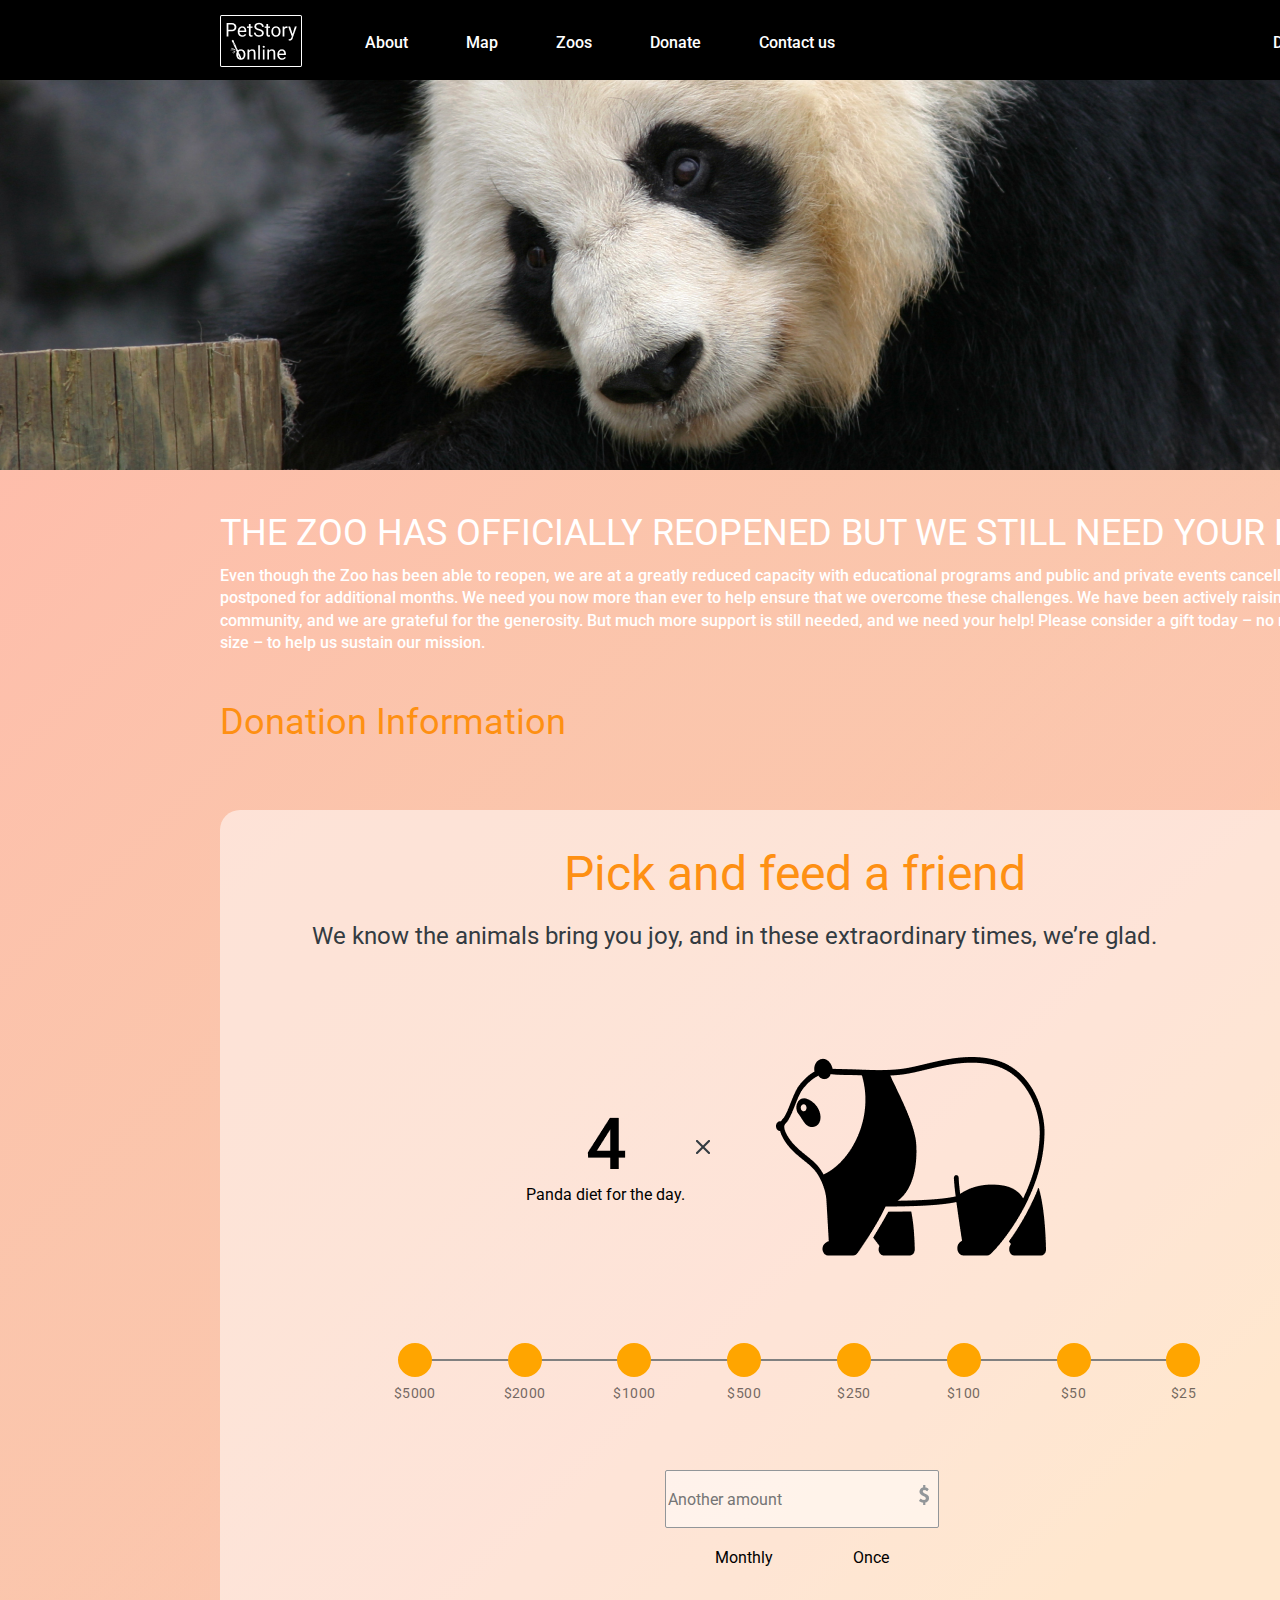
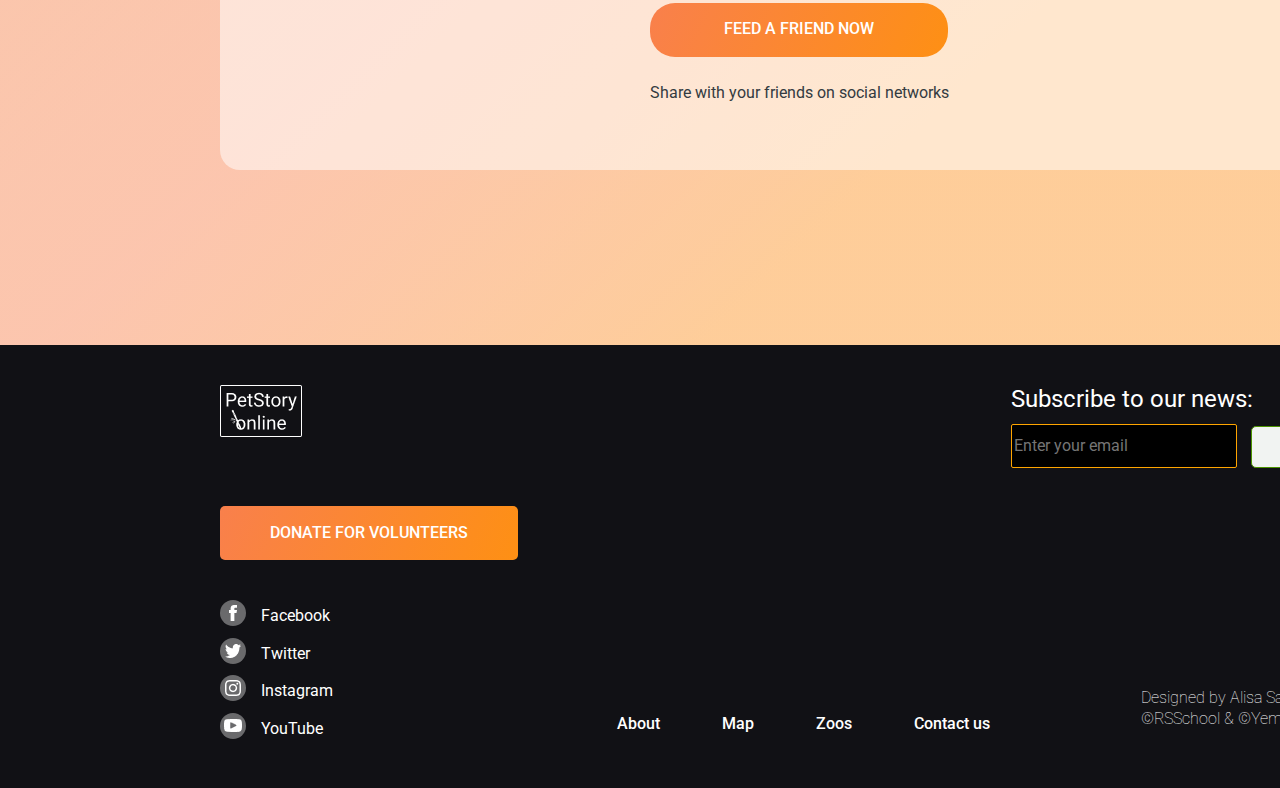
==== online-zoo/pages/donate/index.html @ 867c0013 "init: one week" ====
<!DOCTYPE html>
<html lang="en">

<head>
    <meta charset="UTF-8">
    <meta http-equiv="X-UA-Compatible" content="IE=edge">
    <meta name="viewport" content="width=device-width, initial-scale=1.0">
    <title>Donat</title>
    <link rel="stylesheet" href="../../assets/styles/normalize.css">
    <link href="https://fonts.googleapis.com/css2?family=Roboto:wght@300;400;500;700&display=swap" rel="stylesheet">
    <link rel="stylesheet" href="style.css">
</head>

<body>
    <header class="header">
        <div class="container">
            <div class="header-nav">
                <div class="header-h1"><h1>PetStory Online</h1></div>
                <div class="logo">
                    <a href="../main/index.html"><img src="../../assets/images/logo_footer.png" alt=""></a>
                </div>
                <nav class="nav">
                    <a class="nav_link" href="">About</a>
                    <a class="nav_link" href="">Map</a>
                    <a class="nav_link" href="">Zoos</a>
                    <a class="nav_link" href="">Donate</a>
                    <a class="nav_link" href="">Contact us</a>
                </nav>
                <div class="desig">
                    <a href="">Designed by ©</a> 
                </div>
            </div>
        </div>
    </header>
    <section class="background">

    </section>
    <section class="inform">
        <div class="container">
            <div class="inform-box">
                <h3>THE ZOO HAS OFFICIALLY REOPENED BUT WE STILL NEED YOUR HELP!</h3>
                <h4>Even though the Zoo has been able to reopen, we are at a greatly reduced capacity with educational
                    programs and public and private events cancelled or postponed for additional months. We need you now
                    more than ever to help ensure that we overcome these challenges. We have been actively raising funds
                    in the community, and we are grateful for the generosity. But much more support is still needed, and
                    we need your help! Please consider a gift today – no matter what size – to help us sustain our
                    mission.</h4>
                <h2>Donation Information</h2>    
                <div class="inform-content">
                    <h2>Pick and feed a friend</h2>
                    <p>We know the animals bring you joy, and in these extraordinary times, we’re glad.</p>
                    <div class="inform-icons">
                        <div class="inform-day">
                            <img class="iform-day-namber" src="../../assets/icons/amount_of_days_donate.png" alt="">
                            
                        </div>
                        <div class="iform-day-decr">Panda diet for the day.</div>
                        <div class="iform-day-icons">
                            <img src="../../assets/icons/x_icon.png" alt="">
                        </div>
                        <div class="iform-day-img">
                            <img src="../../assets/icons/animals-widget.png" alt="">
                        </div>
                        
                        
                    </div>
                    <div class="wrapper">
                        <div class="dot-wrapper">
                            <form class="dot-form" action="">
                                <div id="dot-slaider">
                                    <input type="radio" name="dot-amount" id="1" value="1">
                                    <label for="1" data-dot-amount="$5000"></label>
                
                                    <input type="radio" name="dot-amount" id="2" value="2">
                                    <label for="2" data-dot-amount="$2000"></label>
                
                                    <input type="radio" name="dot-amount" id="3" value="3">
                                    <label for="3" data-dot-amount="$1000"></label>
                
                                    <input type="radio" name="dot-amount" id="4" value="4">
                                    <label for="4" data-dot-amount="$500"></label>
                
                                    <input type="radio" name="dot-amount" id="5" value="5">
                                    <label for="5" data-dot-amount="$250"></label>
                
                                    <input type="radio" name="dot-amount" id="6" value="6">
                                    <label for="6" data-dot-amount="$100"></label>
                
                                    <input type="radio" name="dot-amount" id="7" value="7">
                                    <label for="7" data-dot-amount="$50"></label>
                
                                    <input type="radio" name="dot-amount" id="8" value="8">
                                    <label for="8" data-dot-amount="$25"></label>
                
                                    <div id="dot-input-label"></div>
                
                                </div>
                            </form>
                        </div>
                    </div>
                    <div class="donate">
                        <form class="donate-form" action="#">
                            <div class="donate-text">
                            <input name="donate-text" required placeholder="Another amount" type="donate-text">
                            <label for="donate-text"></label>
                            <img src="../../assets/icons/$.png" alt="">
                            </div>
                            <div class="donate-radio">
                                <div class="form_radio">
                                    <input id="radio-1" type="radio" name="radio" value="1" checked>
                                    <label for="radio-1">Monthly</label>
                                </div>
                                 
                                <div class="form_radio">
                                    <input id="radio-2" type="radio" name="radio" value="2">
                                    <label for="radio-2">Once</label>
                                </div>
                            </div>
                            <button class="button-donate">Feed a friend now</button>
                            <div class="donate-decr">
                                Share with your friends on social networks 
                            </div>

                            
                        </form>

                    </div>




                </div>
            </div>
        </div>
    </section>




    <footer class="footer">
        <div class="container">
            <div class="footer-content">
                <div class="footer-box">
                    <div class="footer-logo">
                        <a href="../main/index.html"><img src="../../assets/images/logo_footer.png" alt=""></a>
                    </div>
                    <button class="footer-button">donate for volunteers</button>
                    <div class="footer-social-icon">
                        <div class="footer_social">
                            <div class="social-link">
                                <img src="../../assets/icons/F.png" alt="Facebook">

                            </div>
                            <a class="social-name" href="">Facebook</a>
                        </div>
                        <div class="footer_social">
                            <div class="social-link">
                                <img src="../../assets/icons/t.png" alt="Twitter">

                            </div>
                            <a class="social-name" href="">Twitter</a>
                        </div>
                        <div class="footer_social">
                            <div class="social-link">
                                <img src="../../assets/icons/i.png" alt="Instagram">

                            </div>
                            <a class="social-name" href="">Instagram</a>
                        </div>
                        <div class="footer_social">
                            <div class="social-link">
                                <img src="../../assets/icons/y.png" alt="YouTube">

                            </div>
                            <a class="social-name" href="">YouTube</a>
                        </div>
                    </div>
                </div>
                <div class="footer-nav-link">
                    <nav class="footer-nav">
                        <a class="nav_link" href="">About</a>
                        <a class="nav_link" href="">Map</a>
                        <a class="nav_link" href="">Zoos</a>
                        <a class="nav_link" href="">Contact us</a>
                    </nav>
                </div>
                <div class="footer-input">
                    <div class="box-mail">
                        <h3>Subscribe to our news:</h3>
                        <form class="footer-form" action="#">
                            <label for="email"></label>
                            <input name="email" required placeholder="Enter your email" type="email">
                            <button class="button-mail">Submit</button>
                        </form>
                        <div class="footer-decr">
                            <div class="decr-text">
                                Designed by Alisa Samborskaya
                                <br>
                                ©RSSchool & ©Yem Digital 2021
                            </div>
                        </div>
                    </div>
                </div>

            </div>
        </div>


    </footer>
</body>

</html>
---- online-zoo/pages/donate/style.css ----
* {
    font-family: 'Roboto', sans-serif;
}

.header {
    height: 80px;
    width: 1600px;
    margin: 0 auto;
    background: #000000;
    backdrop-filter: blur(2px);


}

.container {
    max-width: 1160px;
    margin: 0 auto;



}

.header-nav {
    display: flex;
}

.logo {
    margin: 15px 63px 15px 0;
}
.header-h1 {
    display: none;
}

.nav {
    display: flex;
    justify-content: space-between;
    align-items: center;
}

.nav_link {
    margin-right: 58px;
    font-weight: 500;
    font-size: 16px;
    line-height: 140%;
    color: #FFFFFF;
    text-decoration: none;
}

.nav_link:hover {
    color: orange;

}
.desig {
    display: flex;
    justify-content: flex-end;
    align-items: center;
    margin-left: 380px;
    font-weight: 500;
    font-size: 16px;
    line-height: 140%;
    color: #FFFFFF;
    

}
.desig a {
    text-decoration: none;
    color: #FFFFFF;
} 
.desig a:hover {
    color: orange;
} 

.background {
    height: 390px;
    width: 1600px;
    margin: 0 auto;
    background: url(../../assets/images/panda_bg.png) no-repeat;
}

.inform {
    height: 1525px;
    width: 1600px;
    background: linear-gradient(315.75deg, rgba(254, 210, 144, 0.7) 30.06%, #FEBDAB 100.95%, rgba(254, 210, 144, 0.7) 106.36%), linear-gradient(315.75deg, rgba(254, 189, 171, 0.74) 30.06%, rgba(243, 169, 248, 0.66) 50.74%, #E0D8F0 80.49%, #EAF7FE 127.9%, #EAF7FE 149.54%), linear-gradient(315.75deg, rgba(254, 189, 171, 0.74) 30.06%, rgba(243, 169, 248, 0.66) 50.74%, #E0D8F0 80.49%, #EAF7FE 127.9%, #EAF7FE 149.54%);
    margin: 0 auto;
    position: relative;
}
.inform-box h3 {
    margin: 0 0;
    padding-top: 40px;
    font-weight: 400;
    font-size: 36px;
    line-height: 130%;
    color: #FFFFFF;
}
.inform-box h4 {
    font-weight: 500;
    font-size: 16px;
    line-height: 140%;
    color: #FFFFFF;
    margin-top: 8px;
}
.inform-box h2 {
    font-weight: 400;
    font-size: 36px;
    line-height: 130%;
    color: #FE9013;
    padding-top: 15px;

}
.inform-content {
    position: absolute;
    top: 340px;
    background: rgba(255, 255, 255, 0.52);
    border-radius: 20px;
    height: 960px;
    width: 1160px;
}
.inform-content h2 {
    font-weight: 400;
    font-size: 48px;
    line-height: 120%;
    text-align: center;
    color: #FE9013;
    margin-top: 20px;
    margin-right: 10px;
}
.inform-content p {
    font-weight: 400;
    font-size: 24px;
    line-height: 120%;
    color: #333B41;
    margin-top: -20px;
    margin-left: 92px;
}
.inform-icons {
    display: flex;
    justify-content: center;
    align-items: center;
    
}


.iform-day-namber {
    position: absolute;
    margin-top: 140px;
    margin-left: -235px;
    

}
.iform-day-decr{
    position: absolute;
    margin-top: 440px;
    margin-left: -390px;
    
}
.iform-day-icons{
    position: absolute;
    top: 330px;
    margin-right: 195px;
    
}
.iform-day-img {
    position: absolute;
    top: 200px;
    margin-right: -235px; 
    
} 
.wrapper {
    width:976px ;
    height: 40px; 
    display: flex;
    justify-content: center;
    align-items: center;
    padding-top: 365px;
    margin-left: 140px ;
    color: #000000;
    
 }
 .dot-wrapper {
     width: 976px;
     display: flex;
     flex-direction: column;
 
 }
 .dot-form {
     width: 90%;
     max-width: 976px;
 }
 form #dot-slaider {
     display: flex;
     flex-direction: row;
     align-items: stretch;
     position: relative;
     width: 100%;
     height: 60px;
 }
 form #dot-slaider::before {
     content: "";
     position: absolute;
     height: 2px;
     width: calc(100% * (7 / 8));
     top: 50%;
     left: 50%;
     transform: translate(-50%, -50%);
     background: gray;
 }
 form #dot-slaider input,
 form #dot-slaider label {
     box-sizing: border-box;
     flex: 1;
     cursor: pointer;
 }
 form #dot-slaider label {
     display: inline-block;
     position: relative;
     width: 20%;
     height: 100%;
 
 }
 form #dot-slaider label::before {
     content: attr(data-dot-amount);
     position: absolute;
     left: 50%;
     padding-top: 10px;
     transform: translate(-50%, 45px);
     letter-spacing: 0.4px;
     font-weight: 400;
     font-size: 14px;
     opacity: 0.55;
     white-space: nowrap;
     transition: all 0.15s ease-in-out;
 
 }
 form #dot-slaider label::after {
     content: "";
     position: absolute;
     left: 50%;
     top: 50%;
     transform: translate(-50%, -50%);
     width: 30px;
     height: 30px;
     border: 2px solid orange;
     background: orange;
     border-radius: 50%;
     pointer-events: none;
     z-index: 1;
     cursor: pointer;
     transition: all 0.15s ease-in-out;
 
 
 }
 form #dot-slaider label:hover::after {
     transform: translate(-50%, -50%) scale(1.25);
 
 
 }
 form #dot-slaider input:checked + label::before{
     font-weight: 800;
     opacity: 1;
 }
 form #dot-slaider input:checked + label::after{
     border-width: 4px;
     transform: translate(-50%, -50%) scale(0.75);
     border: 2px solid orange;
 }
 #dot-slaider input {
     display: none;
 
 }
 #dot-slaider input:checked ~ #dot-input-label {
     opacity: 1;
 }
 #dot-slaider #dot-input-label {
     display: block;
     position: absolute;
     top: 50%;
     width: 10px;
     height: 10px;
     background: yellow;
     border-radius: 50%;
     transition: all 0.15s ease-in-out;
     transform: translate(-50%, -50%);
     border: 2px solid yellow;
     opacity: 0;
     z-index: 2;
 

 }
#dot-slaider input:checked:nth-child(1) ~ #dot-input-label {
    left: 6.2%;
}
#dot-slaider input:checked:nth-child(3) ~ #dot-input-label {
    left: 18.7%;
}
#dot-slaider input:checked:nth-child(5) ~ #dot-input-label {
    left: 31.2%;
}
#dot-slaider input:checked:nth-child(7) ~ #dot-input-label {
    left: 43.8%;
}
#dot-slaider input:checked:nth-child(9) ~ #dot-input-label {
    left: 56.3%;
}
#dot-slaider input:checked:nth-child(11) ~ #dot-input-label {
   left: 68.7%;
}
#dot-slaider input:checked:nth-child(13) ~ #dot-input-label {
   left: 81.2%;
}
#dot-slaider input:checked:nth-child(15) ~ #dot-input-label {
   left: 93.7%;
}

.donate-text input{
    width: 268px;
    height: 54px;
    border: 1px solid #929699;
    border-radius: 2px;
    background-color: rgba(255, 255, 255, 0.52);
    margin-left: 445px;
    margin-top: 90px;

}
.donate-text img {
    margin-left: -24px;
}


.donate-radio {
    display: flex;
    margin-top: 21px;
    margin-left: 470px;
}
.form_radio {
	margin-bottom: 10px;
    margin-right: 55px;
    
}
.form_radio input[type=radio] {
	display: none;
}
.form_radio label {
	display: inline-block;
	cursor: pointer;
	position: relative;
	padding-left: 25px;
	margin-right: 0;
	line-height: 18px;
	user-select: none;
}
.form_radio label:before {
	content: "";
	display: inline-block;
	width: 17px;
	height: 18px;
	position: absolute;
	left: 0;
	bottom: 1px;
	background: url(https://snipp.ru/img/radio-1.png) 0 0 no-repeat;
}


.form_radio input[type=radio]:checked + label:before {
	background: url(https://snipp.ru/img/radio-2.png) 0 0 no-repeat;
}


.form_radio label:hover:before {
	filter: brightness(120%);
}


.form_radio input[type=radio]:disabled + label:before {
	filter: grayscale(100%);
}

.form {
	width: 150px;
	margin: 0 auto;
}

.button-donate {
    width: 298px;
    height: 54px;
    font-weight: 500;
    font-size: 16px;
    line-height: 140%;
    text-align: center;
    text-transform: uppercase;
    color: #FFFFFF;
    background: linear-gradient(113.96deg, #F9804B 1.49%, #FE9013 101.44%);
    border-radius: 25px;
    margin-left: 430px;
    margin-top: 25px;
    cursor: pointer;
    transition: 0.5s all;
    border: none;
}
.button-donate:hover {
    background: linear-gradient(113.96deg, #a6df8d 1.49%, #0ddd11 101.44%);
    color: #090eae;
}
.donate-decr {
    font-weight: 400;
    font-size: 16px;
    line-height: 140%;
    color: #333B41;
    margin-left: 430px;
    margin-top: 25px;

}

.footer {
    height: 443px;
    width: 1600px;
    background: #111115;
    position: relative;
    margin: -50px auto;
}

.footer-content {
    display: flex;
    flex-direction: row;
    justify-content: space-between;
}

.footer-logo {
    margin-top: 40px;
}

.footer-button {
    width: 298px;
    height: 54px;
    background: linear-gradient(113.96deg, #F9804B 1.49%, #FE9013 101.44%);
    border-radius: 5px;
    font-weight: 500;
    font-size: 16px;
    line-height: 140%;
    text-align: center;
    text-transform: uppercase;
    color: #FFFFFF;
    border: none;
    cursor: pointer;
    transition: 0.5s all;
    margin-top: 65px;
}

.footer-button:hover {
    background: linear-gradient(113.96deg, #a6df8d 1.49%, #0ddd11 101.44%);
    color: #090eae;
}

.footer_social {
    display: flex;
    margin-top: 10px;
}

.footer-social-icon {
    padding-top: 30px;
}

.social-link {
    display: flex;
    justify-content: center;
    align-items: center;
    width: 26px;
    height: 26px;
    background: rgba(196, 196, 196, 0.5);
    border-radius: 100%;
}

.social-name {
    font-weight: 400;
    font-size: 16px;
    line-height: 140%;
    color: #FFFFFF;
    margin-top: 5px;
    margin-left: 15px;
    text-decoration: none;
}

.footer-nav-link {
    display: flex;
    align-items: flex-end;

}

.footer-nav {
    margin-right: -255px;
    margin-bottom: 5px;
}

.box-mail h3 {
    font-weight: 400;
    font-size: 24px;
    line-height: 120%;
    color: #FFFFFF;
    margin-top: 40px;
    margin-left: 120px;
    margin-bottom: 0;
}

.footer-form input {
    width: 220px;
    height: 40px;
    font-weight: 400;
    font-size: 16px;
    line-height: 140%;
    color: #BDBDBD;
    border-radius: 2px;
    border: 1px solid orange;
    background-color: #000000;
    margin-top: 10px;
    margin-left: 120px;
}

.button-mail {
    width: 129px;
    height: 42px;
    font-weight: 400;
    font-size: 16px;
    line-height: 140%;
    color: #4B9200;
    background: #F1F3F2;
    border: 1px solid #4B9200;
    border-radius: 5px;
    margin-left: 10px;
    cursor: pointer;
    transition: 0.5s all;
}

.button-mail:hover {
    background: linear-gradient(113.96deg, #a6df8d 1.49%, #0ddd11 101.44%);
    color: #090eae;
}

.footer-decr {
    font-weight: 100;
    font-size: 16px;
    line-height: 130%;
    color: #FFFFFF;


}

.decr-text {
    margin-top: 220px;
    margin-left: 250px;
    font-weight: 100;
    font-size: 16px;
    line-height: 130%;
    color: #FFFFFF;
}
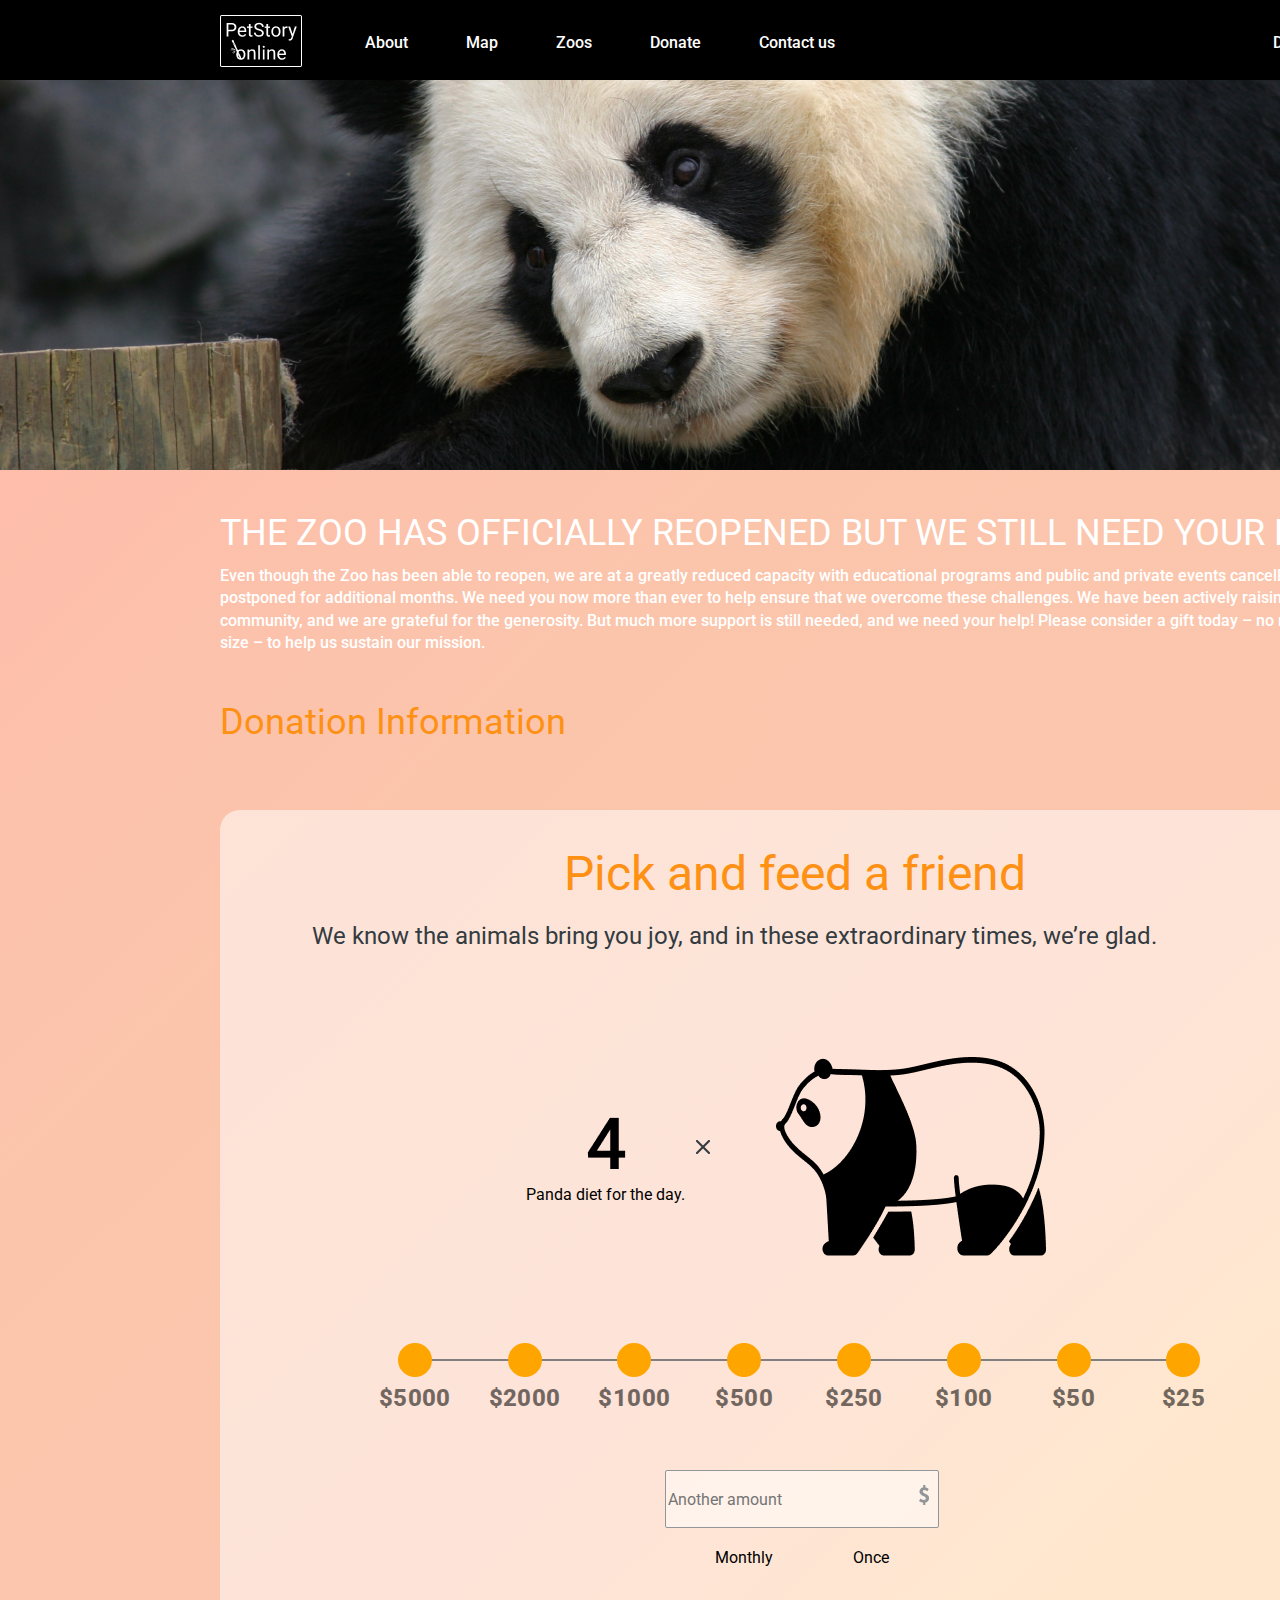
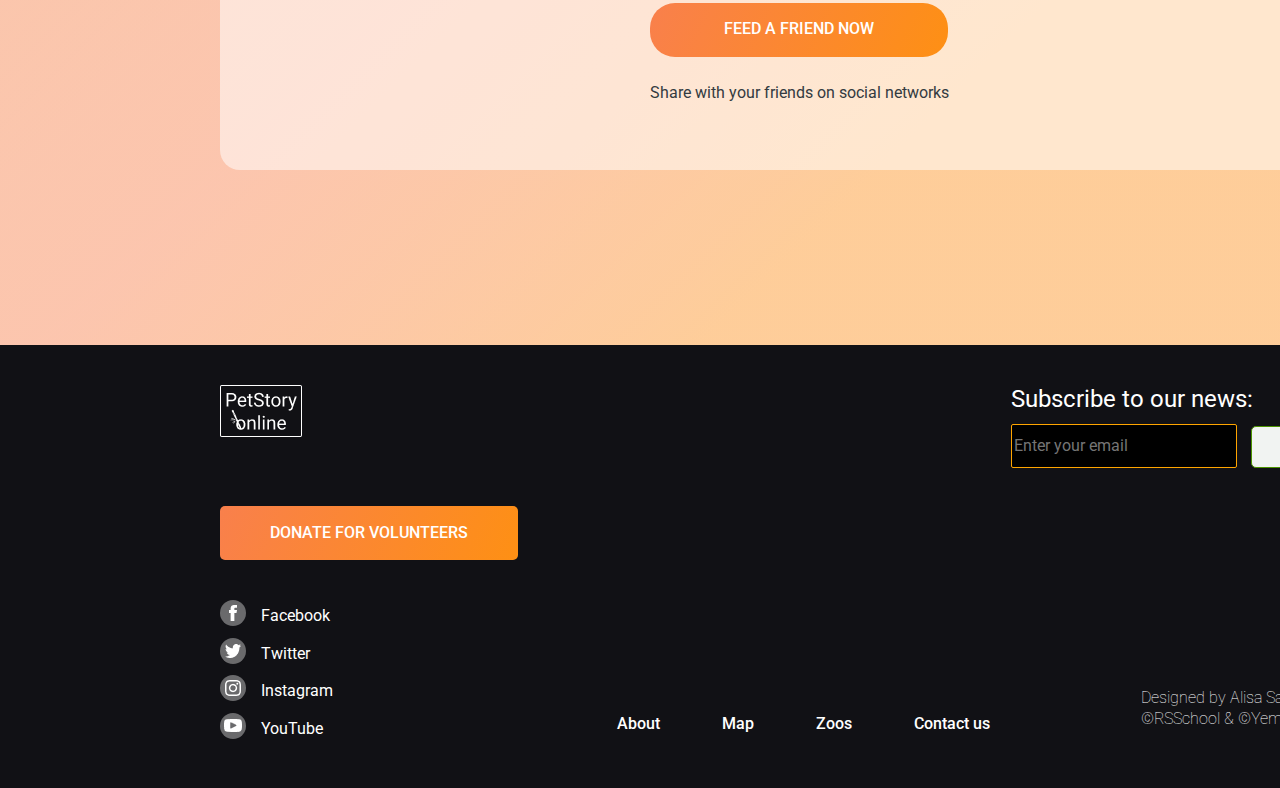
==== commit 66dceeb0: "init:finish" ====
--- a/online-zoo/pages/donate/index.html
+++ b/online-zoo/pages/donate/index.html
@@ -151,28 +151,28 @@
                                 <img src="../../assets/icons/F.png" alt="Facebook">
 
                             </div>
-                            <a class="social-name" href="">Facebook</a>
+                            <a class="social-name" href="https://ru-ru.facebook.com">Facebook</a>
                         </div>
                         <div class="footer_social">
                             <div class="social-link">
                                 <img src="../../assets/icons/t.png" alt="Twitter">
 
                             </div>
-                            <a class="social-name" href="">Twitter</a>
+                            <a class="social-name" href="https://twitter.com/?lang=ru">Twitter</a>
                         </div>
                         <div class="footer_social">
                             <div class="social-link">
                                 <img src="../../assets/icons/i.png" alt="Instagram">
 
                             </div>
-                            <a class="social-name" href="">Instagram</a>
+                            <a class="social-name" href="https://www.instagram.com">Instagram</a>
                         </div>
                         <div class="footer_social">
                             <div class="social-link">
                                 <img src="../../assets/icons/y.png" alt="YouTube">
 
                             </div>
-                            <a class="social-name" href="">YouTube</a>
+                            <a class="social-name" href="https://www.youtube.com">YouTube</a>
                         </div>
                     </div>
                 </div>
--- a/online-zoo/pages/donate/style.css
+++ b/online-zoo/pages/donate/style.css
@@ -224,8 +224,8 @@
      padding-top: 10px;
      transform: translate(-50%, 45px);
      letter-spacing: 0.4px;
-     font-weight: 400;
-     font-size: 14px;
+     font-weight: 800;
+     font-size: 24px;
      opacity: 0.55;
      white-space: nowrap;
      transition: all 0.15s ease-in-out;
@@ -478,6 +478,9 @@
     margin-left: 15px;
     text-decoration: none;
 }
+.social-name:hover {
+    color: orange;
+}
 
 .footer-nav-link {
     display: flex;
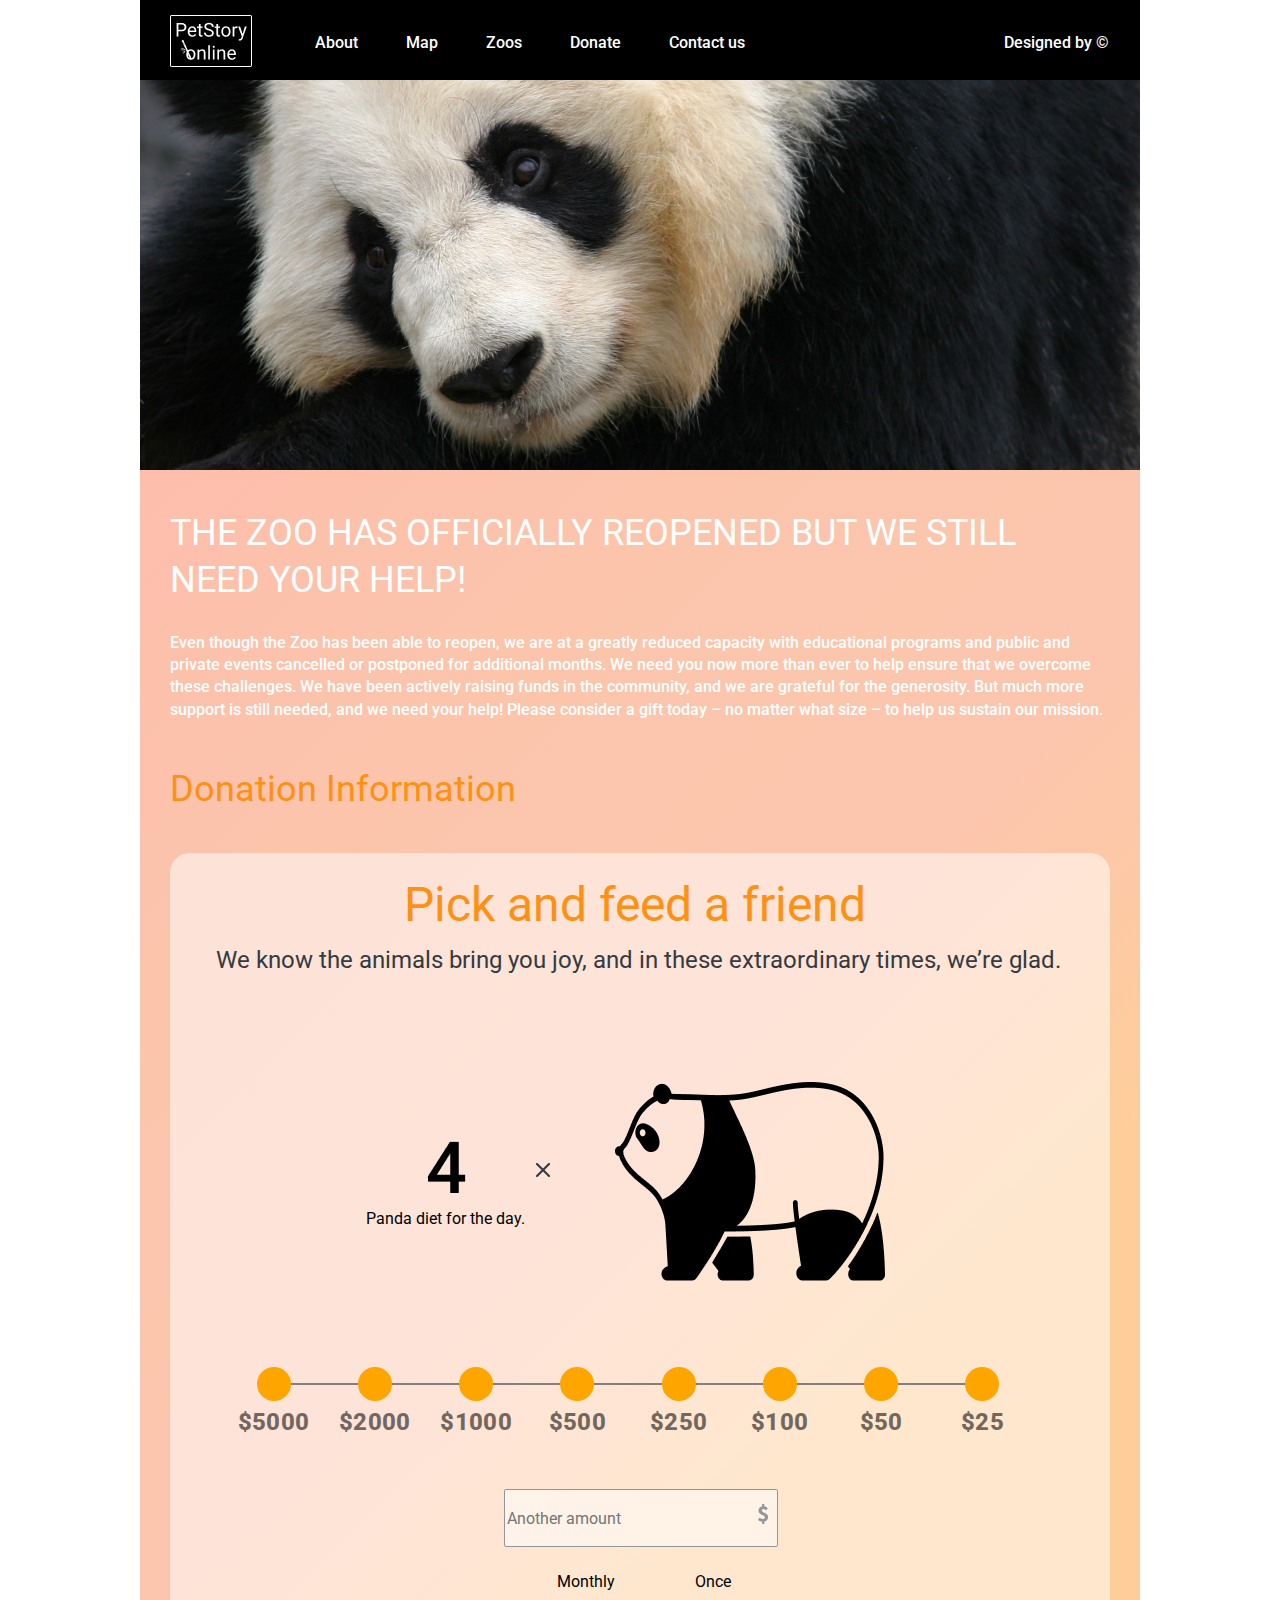
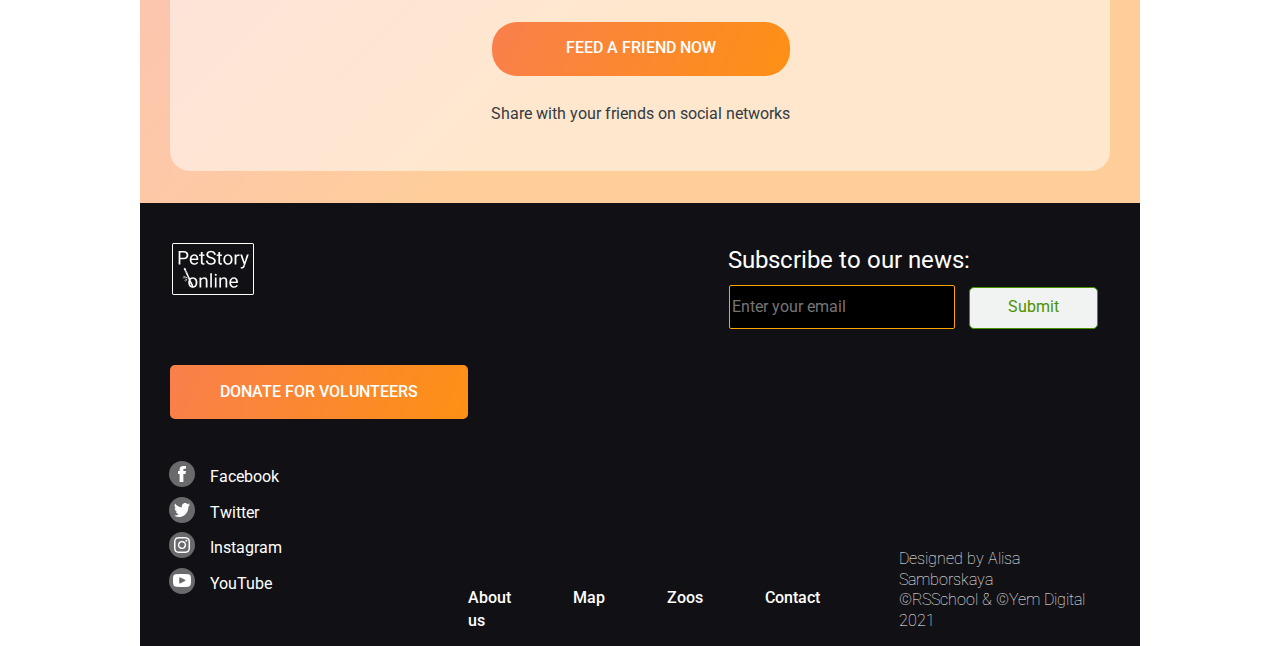
==== commit a734beb9: "init:finish media" ====
--- a/online-zoo/pages/donate/index.html
+++ b/online-zoo/pages/donate/index.html
@@ -19,6 +19,23 @@
                 <div class="logo">
                     <a href="../main/index.html"><img src="../../assets/images/logo_footer.png" alt=""></a>
                 </div>
+                
+                <div class="hamburger-menu">
+                    <input id="menu__toggle" type="checkbox" />
+                    <label class="menu__btn" for="menu__toggle">
+                      <span></span>
+                    </label>
+                
+                    <ul class="menu__box">
+                      <li><a class="menu__item logo__ham" href=""><img src="../../assets/images/logo_footer.png" alt=""></a> </li>
+                      <li><a class="menu__item" href="#">About</a></li>
+                      <li><a class="menu__item" href="#">Map</a></li>
+                      <li><a class="menu__item" href="#">Zoos</a></li>
+                      <li><a class="menu__item" href="../donate/index.html">Donate</a></li>
+                      <li><a class="menu__item" href="#">Contact us</a></li>
+                      <li><a class="menu__item" href="https://www.figma.com/file/jfEFwkXVj1WRq7sUHDr8os/PetStory-online">Designed by ©</a></li>
+                    </ul>
+                  </div>
                 <nav class="nav">
                     <a class="nav_link" href="">About</a>
                     <a class="nav_link" href="">Map</a>
@@ -98,6 +115,32 @@
                             </form>
                         </div>
                     </div>
+                    <div class="wrapper-mini">
+                        <div class="dot-wrapper">
+                            <form class="dot-form" action="">
+                                <div id="dot-slaider">
+                                    <input type="radio" name="dot-amount" id="1" value="1">
+                                    <label for="1" data-dot-amount="$500"></label>
+                
+                                    <input type="radio" name="dot-amount" id="2" value="2">
+                                    <label for="2" data-dot-amount="$250"></label>
+                
+                                    <input type="radio" name="dot-amount" id="3" value="3">
+                                    <label for="3" data-dot-amount="$100"></label>
+                
+                                    <input type="radio" name="dot-amount" id="4" value="4">
+                                    <label for="4" data-dot-amount="$50"></label>
+                
+                                    <input type="radio" name="dot-amount" id="5" value="5">
+                                    <label for="5" data-dot-amount="$25"></label>
+                
+                
+                                    <div id="dot-input-label"></div>
+                
+                                </div>
+                            </form>
+                        </div>
+                    </div>
                     <div class="donate">
                         <form class="donate-form" action="#">
                             <div class="donate-text">
@@ -141,6 +184,7 @@
         <div class="container">
             <div class="footer-content">
                 <div class="footer-box">
+                    <div class="footer-h1">PetStory online</div>
                     <div class="footer-logo">
                         <a href="../main/index.html"><img src="../../assets/images/logo_footer.png" alt=""></a>
                     </div>
@@ -178,10 +222,10 @@
                 </div>
                 <div class="footer-nav-link">
                     <nav class="footer-nav">
-                        <a class="nav_link" href="">About</a>
-                        <a class="nav_link" href="">Map</a>
-                        <a class="nav_link" href="">Zoos</a>
-                        <a class="nav_link" href="">Contact us</a>
+                        <a class="nav_link_hov" href="">About</a>
+                        <a class="nav_link_hov" href="">Map</a>
+                        <a class="nav_link_hov" href="">Zoos</a>
+                        <a class="nav_link_hov" href="">Contact us</a>
                     </nav>
                 </div>
                 <div class="footer-input">
--- a/online-zoo/pages/donate/style.css
+++ b/online-zoo/pages/donate/style.css
@@ -15,9 +15,6 @@
 .container {
     max-width: 1160px;
     margin: 0 auto;
-
-
-
 }
 
 .header-nav {
@@ -26,6 +23,9 @@
 
 .logo {
     margin: 15px 63px 15px 0;
+}
+.hamburger-menu {
+    display: none;
 }
 .header-h1 {
     display: none;
@@ -74,7 +74,7 @@
     height: 390px;
     width: 1600px;
     margin: 0 auto;
-    background: url(../../assets/images/panda_bg.png) no-repeat;
+    background: url(../../assets/images/panda_bg.png) center no-repeat;
 }
 
 .inform {
@@ -165,6 +165,9 @@
     margin-right: -235px; 
     
 } 
+.wrapper-mini {
+    display: none;
+}
 .wrapper {
     width:976px ;
     height: 40px; 
@@ -311,6 +314,15 @@
    left: 93.7%;
 }
 
+.wrapper-mini {
+    display: none;
+}
+
+
+
+
+
+
 .donate-text input{
     width: 268px;
     height: 54px;
@@ -417,7 +429,9 @@
     position: relative;
     margin: -50px auto;
 }
-
+.footer-h1 {
+    display: none;
+}
 .footer-content {
     display: flex;
     flex-direction: row;
@@ -492,6 +506,18 @@
     margin-right: -255px;
     margin-bottom: 5px;
 }
+.nav_link_hov {
+    margin-right: 58px;
+    font-weight: 500;
+    font-size: 16px;
+    line-height: 140%;
+    color: #FFFFFF;
+    text-decoration: none;
+}
+
+.nav_link_hov:hover {
+    color: orange;
+}
 
 .box-mail h3 {
     font-weight: 400;
@@ -553,4 +579,971 @@
     font-size: 16px;
     line-height: 130%;
     color: #FFFFFF;
-}+}
+
+
+
+@media all and (min-width:1000px) and (max-width: 1600px) {
+    
+    .container { 
+        width: 940px;
+    }
+    .header {
+        width: 1000px;
+    }
+    
+    .nav_link {
+        margin-right: 48px;
+    }
+    .hamburger-menu {
+        display: none;
+    }
+    .desig {
+        margin-left: 211px;
+    }
+    .background {
+        height: 390px;
+        width: 1000px;
+    }
+    .inform {
+        height: 1333px;
+        width: 1000px;
+    }
+    .inform-box h4 {
+        margin-top: 28px;
+    }
+    .inform-content {
+        width: 940px;
+        height: 918px;
+        top: 383px;
+    }
+    .inform-content h2 {
+        margin-top: 8px;
+    }
+    .inform-content p {
+        margin-top: -27px;
+        margin-left: 46px;
+    }
+    .iform-day-icons {
+        top: 310px;
+        margin-right: 195px;
+    }
+    .iform-day-img {
+        top: 182px;
+        margin-right: -234px;
+    }
+    .wrapper-mini {
+        display: none;
+    }
+    .wrapper {
+        margin-left: -19px;
+    }
+    .dot-wrapper {
+        width: 810px;
+        margin-left: -190px;
+    }
+    .dot-form {
+        width: 100%;
+        max-width: 810px;
+        margin-left: 84px;
+    }
+    .donate-text input {
+        margin-left: 334px;
+        margin-top: 85px;
+    }
+    .donate-radio {
+        margin-top: 26px;
+        margin-left: 362px;
+    }
+    .button-donate {
+        margin-left: 322px;
+    margin-top: 20px;
+    }
+    .donate-decr {
+        margin-left: 321px;
+        margin-top: 27px;
+    }
+
+
+
+    .footer{
+        width: 1000px;
+        margin: 0 auto;
+    }
+    .footer-h1 {
+        display: none;
+    }
+    .footer-logo {
+    margin-top: 40px;
+    margin-left: 2px;
+    }
+    .footer-button {
+        margin-top: 66px;
+        margin-left: 0px;
+    }
+    .footer_social {
+        margin-top: 8px;
+        margin-left: 8px;
+    }
+    .footer-nav {
+        margin-right: -244px;
+        margin-bottom: 0px;
+    }
+    
+    .footer-social-icon {
+    margin-top: 4px;
+    margin-left: -9px;
+    }
+    .box-mail h3 {
+        margin-top: 43px;
+        margin-left: 79px;
+    }
+    .footer-form {
+        margin-left: -40px;
+    }
+}
+
+@media all and (min-width:640px) and (max-width: 999px){
+    .container { 
+        width: 600px;
+    }
+    .header {
+        position:-webkit-sticky;
+        position:sticky;
+        top:0;
+        width: 640px;
+        height: 34px;
+    }
+    .hamburger-menu {
+        display: block;
+        z-index: 999999;
+    }
+    .nav {
+        display: none;
+    }
+    .desig {
+        display: none;
+    }
+    .logo img {
+        width: 46.86px;
+        height: 29.03px;
+        margin-top: -12px;
+    }
+    
+    .logo__ham img {
+        background-color: orange;
+    }
+    #menu__toggle {
+        opacity: 0;
+        z-index: 500;
+      }
+      
+      #menu__toggle:checked ~ .menu__btn > span {
+        transform: rotate(45deg);
+      }
+      #menu__toggle:checked ~ .menu__btn > span::before {
+        top: 0;
+        transform: rotate(0);
+      }
+      #menu__toggle:checked ~ .menu__btn > span::after {
+        top: 0;
+        transform: rotate(90deg);
+      }
+      #menu__toggle:checked ~ .menu__box {
+        visibility: visible;
+        left: 0;
+        
+      }
+      
+      .menu__btn {
+        display: flex;
+        align-items: center;
+        position: fixed;
+        top: 7px;
+        right: 20px;
+        width: 18px;
+        height: 23px;
+        cursor: pointer;
+        z-index: 9999;
+      }
+      
+      .menu__btn > span,
+      .menu__btn > span::before,
+      .menu__btn > span::after {
+        display: block;
+        position: absolute;
+        z-index: 500;
+      
+        width: 100%;
+        height: 2px;
+      
+        background-color: #616161;
+      
+        transition-duration: .25s;
+      }
+      .menu__btn > span::before {
+        content: '';
+        top: -5px;
+      }
+    .menu__btn > span::after {
+        content: '';
+        top:5px;
+      }
+      
+    .menu__box {
+        display: block;
+        position: fixed;
+        visibility: hidden;
+        top: 0;
+        left: -100%;
+        z-index: 500;
+        
+      
+        width: 640px;
+        height: 320px;
+      
+        margin: 0;
+        padding: 80px 0;
+      
+        list-style: none;
+      
+        background-color: #ECEFF1;
+        box-shadow: 1px 0px 6px rgba(0, 0, 0, .2);
+      
+        transition-duration: .25s;
+        
+      }
+      
+    .menu__item {
+        display: block;
+        padding: 12px 24px;
+        z-index: 500;
+      
+        color: #333;
+      
+        font-family: 'Roboto', sans-serif;
+        font-size: 20px;
+        font-weight: 600;
+      
+        text-decoration: none;
+      
+        transition-duration: .25s;
+      }
+    .menu__item:hover {
+        background-color: #CFD8DC;
+      }
+
+    .background {
+        height: 340px;
+        width: 640px;
+      }
+
+    .inform {
+        height: 1333px;
+        width: 640px;
+      }
+    .inform-box h3{
+        font-size: 24px;
+        line-height: 120%;
+        padding-top: 34px;
+    }
+    .inform-box h4 {
+        margin-top: 18px;
+    }
+    .inform-box h2 {
+        margin-top: -9px;
+    }
+    .inform-content {
+        width: 600px;
+        height: 918px;
+        top: 370px;
+    }
+    .inform-content h2 {
+        margin-top: 10px;
+        margin-left: 13px;
+    }
+    .inform-content p {
+        margin-top: -13px;
+        margin-left: 49px;
+    }
+    .iform-day-namber {
+        margin-top: 129px;
+        margin-left: -234px;
+    }
+    .iform-day-decr {
+        margin-top: 419px;
+        margin-left: -384px;
+    }
+    .iform-day-icons {
+        top: 345px;
+        margin-right: 190px;
+   
+    }
+    .iform-day-img {
+        top: 214px;
+        margin-right: -237px;
+    }
+    .wrapper-mini {
+        display: block;
+    }
+    .dot-wrapper {
+        width: 810px;
+        margin-left: -110px;
+    }
+    .dot-form {
+        width: 100%;
+        max-width: 810px;
+        margin-left: 84px;
+    }
+    
+    .wrapper {
+        display: none;
+    }
+    .wrapper-mini {
+        width:600px ;
+        height: 40px; 
+        display: flex;
+        justify-content: center;
+        align-items: center;
+        padding-top: 337px;
+        color: #000000;
+        
+     }
+     .dot-wrapper {
+         width: 600px;
+         display: flex;
+         flex-direction: column;
+     
+     }
+     .dot-form {
+         width: 90%;
+         max-width: 600px;
+     }
+     form #dot-slaider {
+         display: flex;
+         flex-direction: row;
+         align-items: stretch;
+         position: relative;
+         width: 100%;
+         height: 60px;
+     }
+     form #dot-slaider::before {
+         content: "";
+         position: absolute;
+         height: 2px;
+         width: calc(100% * (4 / 5));
+         top: 50%;
+         left: 50%;
+         transform: translate(-50%, -50%);
+         background: gray;
+     }
+     form #dot-slaider input,
+     form #dot-slaider label {
+         box-sizing: border-box;
+         flex: 1;
+         cursor: pointer;
+     }
+     form #dot-slaider label {
+         display: inline-block;
+         position: relative;
+         width: 20%;
+         height: 100%;
+     
+     }
+     form #dot-slaider label::before {
+         content: attr(data-dot-amount);
+         position: absolute;
+         left: 50%;
+         padding-top: 10px;
+         transform: translate(-50%, 45px);
+         letter-spacing: 0.4px;
+         font-weight: 800;
+         font-size: 24px;
+         opacity: 0.55;
+         white-space: nowrap;
+         transition: all 0.15s ease-in-out;
+     
+     }
+     form #dot-slaider label::after {
+         content: "";
+         position: absolute;
+         left: 50%;
+         top: 50%;
+         transform: translate(-50%, -50%);
+         width: 30px;
+         height: 30px;
+         border: 2px solid orange;
+         background: orange;
+         border-radius: 50%;
+         pointer-events: none;
+         z-index: 1;
+         cursor: pointer;
+         transition: all 0.15s ease-in-out;
+     
+     
+     }
+     form #dot-slaider label:hover::after {
+         transform: translate(-50%, -50%) scale(1.25);
+     
+     
+     }
+     form #dot-slaider input:checked + label::before{
+         font-weight: 800;
+         opacity: 1;
+     }
+     form #dot-slaider input:checked + label::after{
+         border-width: 4px;
+         transform: translate(-50%, -50%) scale(0.75);
+         border: 2px solid orange;
+     }
+     #dot-slaider input {
+         display: none;
+     
+     }
+     #dot-slaider input:checked ~ #dot-input-label {
+         opacity: 1;
+     }
+     #dot-slaider #dot-input-label {
+         display: block;
+         position: absolute;
+         top: 50%;
+         width: 10px;
+         height: 10px;
+         background: yellow;
+         border-radius: 50%;
+         transition: all 0.15s ease-in-out;
+         transform: translate(-50%, -50%);
+         border: 2px solid yellow;
+         opacity: 0;
+         z-index: 2;
+     
+    
+     }
+    #dot-slaider input:checked:nth-child(1) ~ #dot-input-label {
+        left: 10%;
+    }
+    #dot-slaider input:checked:nth-child(3) ~ #dot-input-label {
+        left: 30%;
+    }
+    #dot-slaider input:checked:nth-child(5) ~ #dot-input-label {
+        left: 50%;
+    }
+    #dot-slaider input:checked:nth-child(7) ~ #dot-input-label {
+        left: 70%;
+    }
+    #dot-slaider input:checked:nth-child(9) ~ #dot-input-label {
+        left: 90%;
+    }
+    .donate-text{
+        margin-top: 3px;
+    }
+    .donate-text input {
+        width: 175px;
+        height: 40px;
+        margin-left: 211px;
+        margin-top: 84px;
+    }
+    .donate-radio{
+        margin-top: 32px;
+        margin-left: 192px;
+    }
+    .button-donate {
+        margin-left: 155px;
+        margin-top: 20px;
+    }
+    .donate-decr {
+        margin-left: 152px;
+        margin-top: 30px;
+    }
+
+
+
+
+    .footer {
+        height: 282px;
+        width: 640px;
+        margin-top: 0px;
+    
+    }
+    .footer-h1 {
+        display: none;
+    }
+    .box-mail h3 {
+        display: none;
+    }
+    .footer-form, .social-name {
+        display: none;
+    }
+    .footer-logo {
+        margin-top: 13px;
+    }
+    .footer-button {
+        margin-top: 28px;
+    }
+    .footer-social-icon{
+        position: absolute;
+        margin-left: 573px;
+        margin-top: -186px;
+    }
+    .footer_social {
+        margin-top: 19px;
+    }
+    .footer-nav {
+        position: absolute;
+        margin-left: -307px;
+        margin-bottom: -7px;
+    }
+   
+    .nav_link_hov {
+        margin-right: 34px;
+    }
+    .footer-decr {
+        margin-left: -192px;
+    }
+
+}
+@media all and (min-width:320px) and (max-width: 639px){
+
+    .container { 
+        width: 320px;
+    }
+    .header {
+        position:-webkit-sticky;
+        position:sticky;
+        top:0;
+        width: 320px;
+        height: 34px;
+    }
+    .hamburger-menu {
+        display: block;
+    }
+    .nav {
+        display: none;
+    }
+    .desig {
+        display: none;
+    }
+    .logo img {
+        width: 46.86px;
+        height: 29.03px;
+        margin-top: -13px;
+        margin-left: 9px;
+    }
+    
+    .logo__ham img {
+        background-color: orange;
+    }
+    #menu__toggle {
+        opacity: 0;
+      }
+      
+      #menu__toggle:checked ~ .menu__btn > span {
+        transform: rotate(45deg);
+      }
+      #menu__toggle:checked ~ .menu__btn > span::before {
+        top: 0;
+        transform: rotate(0);
+      }
+      #menu__toggle:checked ~ .menu__btn > span::after {
+        top: 0;
+        transform: rotate(90deg);
+      }
+      #menu__toggle:checked ~ .menu__box {
+        visibility: visible;
+        left: 0;
+      }
+      
+      .menu__btn {
+        display: flex;
+        align-items: center;
+        position: fixed;
+        top: 7px;
+        right: 20px;
+        width: 18px;
+        height: 23px;
+        cursor: pointer;
+        z-index: 1;
+      }
+      
+      .menu__btn > span,
+      .menu__btn > span::before,
+      .menu__btn > span::after {
+        display: block;
+        position: absolute;
+      
+        width: 100%;
+        height: 2px;
+      
+        background-color: #616161;
+      
+        transition-duration: .25s;
+      }
+      .menu__btn > span::before {
+        content: '';
+        top: -5px;
+      }
+      .menu__btn > span::after {
+        content: '';
+        top:5px;
+      }
+      
+      .menu__box {
+        display: block;
+        position: fixed;
+        visibility: hidden;
+        top: 0;
+        left: -100%;
+      
+        width: 320px;
+        height: 320px;
+      
+        margin: 0;
+        padding: 80px 0;
+      
+        list-style: none;
+      
+        background-color: #ECEFF1;
+        box-shadow: 1px 0px 6px rgba(0, 0, 0, .2);
+      
+        transition-duration: .25s;
+      }
+      
+      .menu__item {
+        display: block;
+        padding: 12px 24px;
+      
+        color: #333;
+      
+        font-family: 'Roboto', sans-serif;
+        font-size: 20px;
+        font-weight: 600;
+      
+        text-decoration: none;
+      
+        transition-duration: .25s;
+      }
+      .menu__item:hover {
+        background-color: #CFD8DC;
+      }
+
+
+      .background {
+        height: 190px;
+        width: 320px;
+        background-size: 776px;
+        margin: 0 auto;
+        
+      }
+
+    .inform {
+        height: 1282px;
+        width: 320px;
+      }
+    .inform-box h3{
+        font-size: 24px;
+        line-height: 120%;
+        padding-top: 28px;
+        margin-left: 12px;
+    }
+    .inform-box h4 {
+        margin-top: 19px;
+        margin-left: 11px;
+    }
+    .inform-box h2 {
+        font-size: 24px;
+        margin-top: 32px;
+        margin-left: 10px;
+    }
+    .inform-content {
+        width: 300px;
+        height: 594px;
+        top: 530px;
+        left: 8px;
+    }
+    .inform-content h2 {
+        margin-top: 6px;
+        margin-left: 13px;
+    }
+    .inform-content p {
+        font-size: 16px;
+        margin-top: -10px;
+        margin-left: 5px;
+    }
+   
+    .iform-day-namber {
+        width: 46.24px;
+        height: 32.71px;
+        margin-top: 61px;
+        margin-left: -127px;
+    }
+    .iform-day-decr {
+        font-weight: 400;
+        font-size: 9.02255px;
+        line-height: 140%;
+        margin-top: 214px;
+        margin-left: -208px;
+    }
+    .iform-day-icons {
+        top: 183px;
+        margin-right: 100px;
+   
+    }
+    .iform-day-icons img {
+        width: 7.89px;
+        height: 7.89px;;
+    }
+
+    .iform-day-img {
+        top: 114px;
+        margin-right: -146px;
+    }
+    .iform-day-img img {
+        width: 160.15px;
+        height: 138.72px;
+}
+
+    .wrapper-mini {
+        display: block;
+    }
+    .dot-wrapper {
+        width: 300px;
+        margin-left: -110px;
+    }
+    .dot-form {
+        width: 100%;
+        max-width: 300px;
+        margin-left: 84px;
+    }
+    
+    .wrapper {
+        display: none;
+    }
+    .wrapper-mini {
+        width:300px ;
+        height: 40px; 
+        display: flex;
+        justify-content: center;
+        align-items: center;
+        padding-top: 162px;
+        color: #000000;
+        
+     }
+     .dot-wrapper {
+         width: 320px;
+         display: flex;
+         flex-direction: column;
+         margin-left: -166px;
+     
+     }
+     .dot-form {
+         width: 100%;
+         max-width: 600px;
+     }
+     form #dot-slaider {
+         display: flex;
+         flex-direction: row;
+         align-items: stretch;
+         position: relative;
+         width: 100%;
+         height: 60px;
+     }
+     form #dot-slaider::before {
+         content: "";
+         position: absolute;
+         height: 2px;
+         width: calc(100% * (4 / 5));
+         top: 50%;
+         left: 50%;
+         transform: translate(-50%, -50%);
+         background: gray;
+     }
+     form #dot-slaider input,
+     form #dot-slaider label {
+         box-sizing: border-box;
+         flex: 1;
+         cursor: pointer;
+     }
+     form #dot-slaider label {
+         display: inline-block;
+         position: relative;
+         width: 20%;
+         height: 100%;
+     
+     }
+     form #dot-slaider label::before {
+         content: attr(data-dot-amount);
+         position: absolute;
+         left: 50%;
+         padding-top: 10px;
+         transform: translate(-50%, 45px);
+         letter-spacing: 0.4px;
+         font-weight: 400;
+         font-size: 12px;
+         opacity: 0.55;
+         white-space: nowrap;
+         transition: all 0.15s ease-in-out;
+     
+     }
+     form #dot-slaider label::after {
+         content: "";
+         position: absolute;
+         left: 50%;
+         top: 50%;
+         transform: translate(-50%, -50%);
+         width: 30px;
+         height: 30px;
+         border: 2px solid orange;
+         background: orange;
+         border-radius: 50%;
+         pointer-events: none;
+         z-index: 1;
+         cursor: pointer;
+         transition: all 0.15s ease-in-out;
+     
+     
+     }
+     form #dot-slaider label:hover::after {
+         transform: translate(-50%, -50%) scale(1.25);
+     
+     
+     }
+     form #dot-slaider input:checked + label::before{
+         font-weight: 800;
+         opacity: 1;
+     }
+     form #dot-slaider input:checked + label::after{
+         border-width: 4px;
+         transform: translate(-50%, -50%) scale(0.75);
+         border: 2px solid orange;
+     }
+     #dot-slaider input {
+         display: none;
+     
+     }
+     #dot-slaider input:checked ~ #dot-input-label {
+         opacity: 1;
+     }
+     #dot-slaider #dot-input-label {
+         display: block;
+         position: absolute;
+         top: 50%;
+         width: 10px;
+         height: 10px;
+         background: yellow;
+         border-radius: 50%;
+         transition: all 0.15s ease-in-out;
+         transform: translate(-50%, -50%);
+         border: 2px solid yellow;
+         opacity: 0;
+         z-index: 2;
+     
+    
+     }
+    #dot-slaider input:checked:nth-child(1) ~ #dot-input-label {
+        left: 10%;
+    }
+    #dot-slaider input:checked:nth-child(3) ~ #dot-input-label {
+        left: 30%;
+    }
+    #dot-slaider input:checked:nth-child(5) ~ #dot-input-label {
+        left: 50%;
+    }
+    #dot-slaider input:checked:nth-child(7) ~ #dot-input-label {
+        left: 70%;
+    }
+    #dot-slaider input:checked:nth-child(9) ~ #dot-input-label {
+        left: 90%;
+    }
+    .donate-text{
+        margin-top: 3px;
+    }
+    .donate-text input {
+        width: 175px;
+        height: 40px;
+        margin-left: 62px;
+        margin-top: 33px;
+    }
+    .donate-radio{
+        margin-top: 24px;
+        margin-left: 40px;
+    }
+    .button-donate {
+        margin-left: 2px;
+        margin-top: 20px;
+    }
+    .donate-decr {
+        margin-left: 1px;
+        margin-top: 29px;
+        font-size: 15.9px;
+    }
+
+
+      .footer {
+        height: 335px;
+        width: 320px;
+        margin-top: -140px;
+    }
+    .footer-h1 {
+        display: block;
+        font-weight: 400;
+        font-size: 19.0145px;
+        line-height: 120%;
+        text-align: center;
+        color: #FFFFFF;
+        margin-left: 13px;
+        margin-top: 23px;
+        
+    }
+    .footer-h1:hover{
+        border: 1.18841px solid #FFFFFF;
+
+    }
+    .box-mail h3 {
+        display: none;
+    }
+    .footer-form, .social-name {
+        display: none;
+    }
+    .footer-logo {
+        display: none;
+    }
+    .footer-button {
+        margin-top: 84px;
+        margin-left: 10px;
+    }
+    .footer-social-icon{
+        position: absolute;
+        display: flex;
+        margin-left: 63px;
+        margin-top: -157px;
+        
+    }
+    .footer_social {
+        margin-top: 19px;
+        margin-right: 31px;
+    }
+    .footer-nav {
+        position: absolute;
+        margin-left: -294px;
+        margin-bottom: -61px;
+    }
+   
+    .nav_link_hov {
+        margin-right: 26px;
+    }
+    .footer-decr {
+        font-size: 15px;
+        
+    }
+    .decr-text{
+        font-size: 15px;
+        margin-top: 215px;
+        margin-left: -222px;
+    }
+
+
+
+}
+    
+
+
